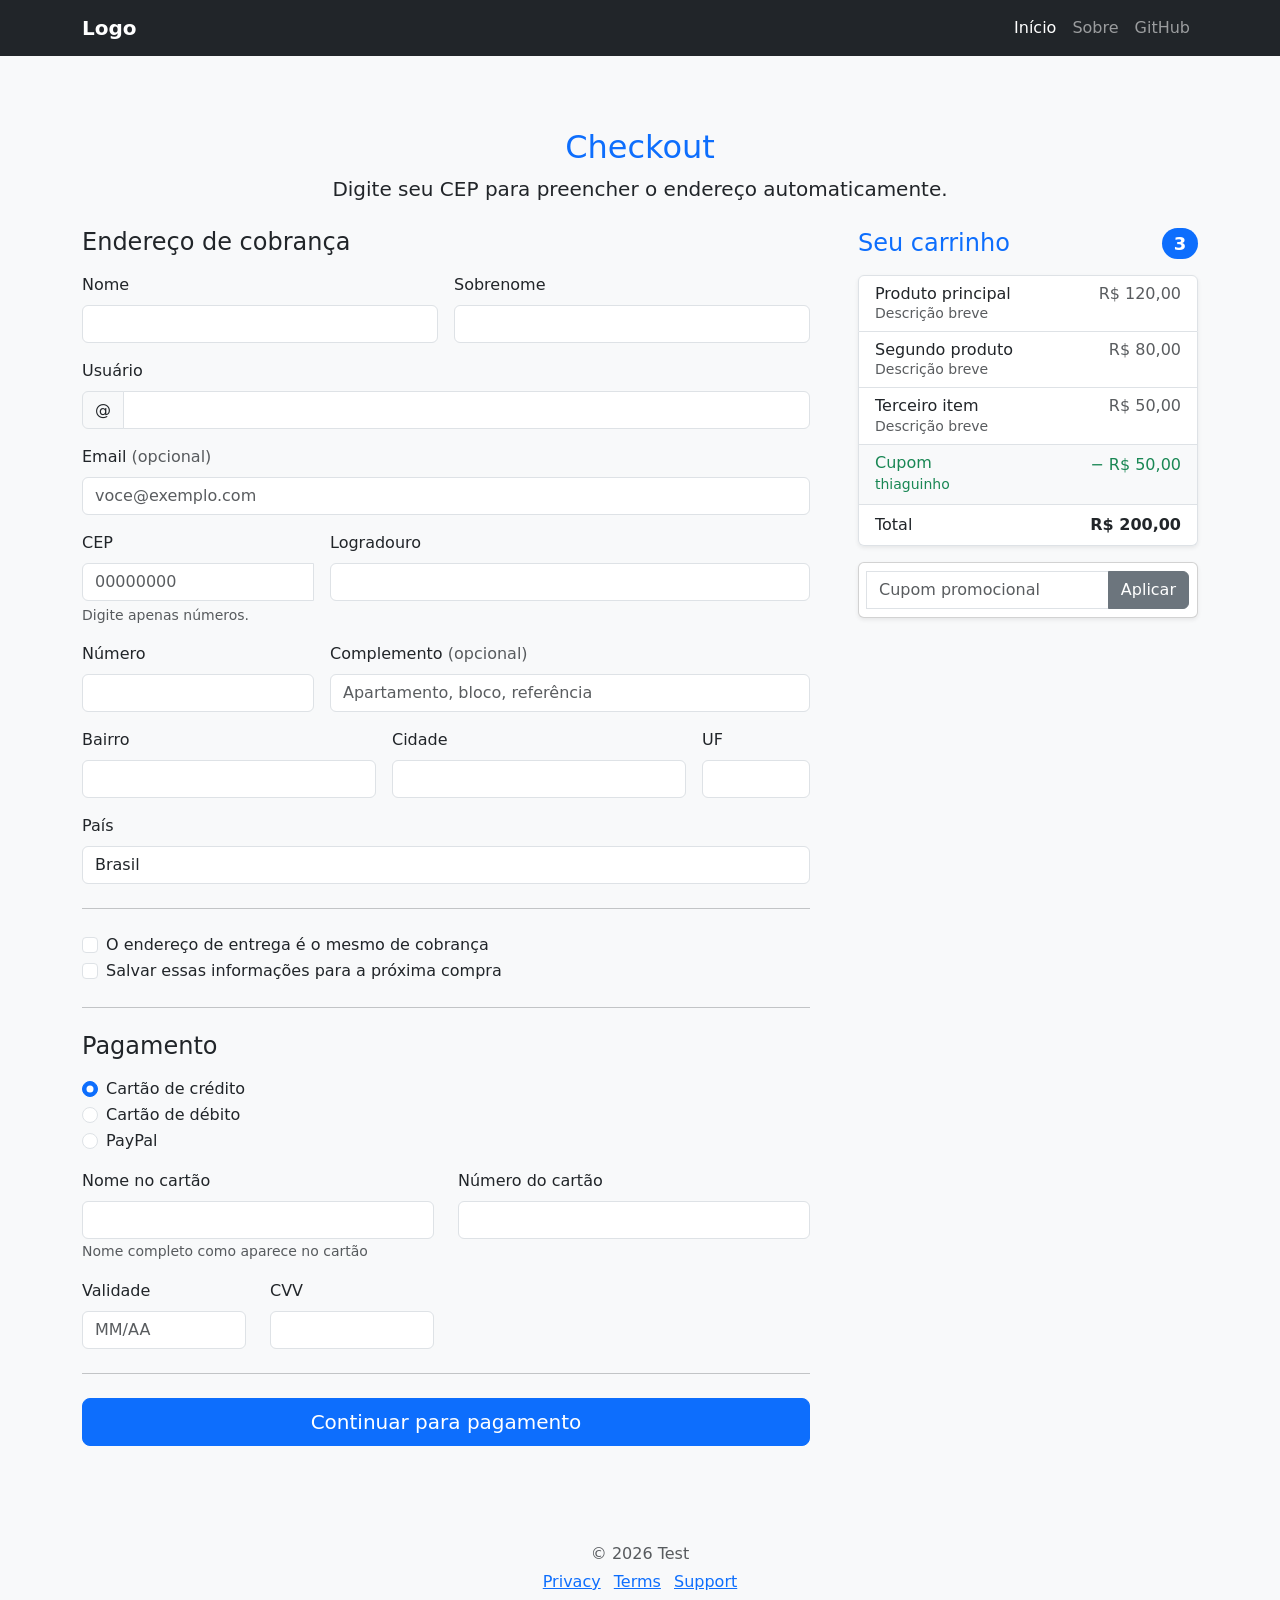
==== index.html @ 06173cf6 "0.0.1" ====
<!doctype html>
<html lang="pt-BR">
<head>
    <meta charset="utf-8">
    <meta name="viewport" content="width=device-width, initial-scale=1">
    <meta name="description" content="Página de checkout com preenchimento automático de endereço por CEP">
    <title>Checkout - Test</title>
    <link href="https://cdn.jsdelivr.net/npm/bootstrap@5.3.8/dist/css/bootstrap.min.css" rel="stylesheet" integrity="sha384-sRIl4kxILFvY47J16cr9ZwB07vP4J8+LH7qKQnuqkuIAvNWLzeN8tE5YBujZqJLB" crossorigin="anonymous">
    <link rel="stylesheet" href="assets/css/styles.css">
</head>
<body class="bg-body-tertiary">
    <header class="bg-dark">
        <nav class="navbar navbar-expand-lg navbar-dark bg-dark" aria-label="Navegação principal">
            <div class="container">
                <a class="navbar-brand fw-semibold" href="#">Logo</a>
                <button class="navbar-toggler" type="button" data-bs-toggle="collapse" data-bs-target="#navbarNav" aria-controls="navbarNav" aria-expanded="false" aria-label="Alternar navegação">
                    <span class="navbar-toggler-icon"></span>
                </button>
                <div class="collapse navbar-collapse" id="navbarNav">
                    <ul class="navbar-nav ms-auto">
                        <li class="nav-item">
                            <a class="nav-link active" aria-current="page" href="#">Início</a>
                        </li>
                        <li class="nav-item">
                            <a class="nav-link" href="#">Sobre</a>
                        </li>
                        <li class="nav-item">
                            <a class="nav-link" href="#">GitHub</a>
                        </li>
                    </ul>
                </div>
            </div>
        </nav>
    </header>

    <main class="container my-5">
        <div class="py-4 text-center">
            <h1 class="h2 text-primary">Checkout</h1>
            <p class="lead mb-0">Digite seu CEP para preencher o endereço automaticamente.</p>
        </div>

        <div class="row g-5">
            <aside class="col-md-5 col-lg-4 order-md-last">
                <h2 class="h4 d-flex justify-content-between align-items-center mb-3">
                    <span class="text-primary">Seu carrinho</span>
                    <span class="badge bg-primary rounded-pill">3</span>
                </h2>
                <ul class="list-group mb-3 shadow-sm">
                    <li class="list-group-item d-flex justify-content-between lh-sm">
                        <div>
                            <h3 class="h6 my-0">Produto principal</h3>
                            <small class="text-body-secondary">Descrição breve</small>
                        </div>
                        <span class="text-body-secondary">R$ 120,00</span>
                    </li>
                    <li class="list-group-item d-flex justify-content-between lh-sm">
                        <div>
                            <h3 class="h6 my-0">Segundo produto</h3>
                            <small class="text-body-secondary">Descrição breve</small>
                        </div>
                        <span class="text-body-secondary">R$ 80,00</span>
                    </li>
                    <li class="list-group-item d-flex justify-content-between lh-sm">
                        <div>
                            <h3 class="h6 my-0">Terceiro item</h3>
                            <small class="text-body-secondary">Descrição breve</small>
                        </div>
                        <span class="text-body-secondary">R$ 50,00</span>
                    </li>
                    <li class="list-group-item d-flex justify-content-between bg-body-tertiary">
                        <div class="text-success">
                            <h3 class="h6 my-0">Cupom</h3>
                            <small>thiaguinho</small>
                        </div>
                        <span class="text-success">− R$ 50,00</span>
                    </li>
                    <li class="list-group-item d-flex justify-content-between">
                        <span>Total</span>
                        <strong>R$ 200,00</strong>
                    </li>
                </ul>

                <form class="card p-2 shadow-sm">
                    <div class="input-group">
                        <label class="visually-hidden" for="promoCode">Cupom promocional</label>
                        <input type="text" class="form-control" id="promoCode" placeholder="Cupom promocional">
                        <button type="submit" class="btn btn-secondary">Aplicar</button>
                    </div>
                </form>
            </aside>

            <section class="col-md-7 col-lg-8">
                <h2 class="h4 mb-3">Endereço de cobrança</h2>
                <form id="checkoutForm" class="needs-validation" novalidate>
                    <div class="row g-3">
                        <div class="col-sm-6">
                            <label for="firstName" class="form-label">Nome</label>
                            <input type="text" class="form-control" id="firstName" autocomplete="given-name" required>
                            <div class="invalid-feedback">Informe seu nome.</div>
                        </div>

                        <div class="col-sm-6">
                            <label for="lastName" class="form-label">Sobrenome</label>
                            <input type="text" class="form-control" id="lastName" autocomplete="family-name" required>
                            <div class="invalid-feedback">Informe seu sobrenome.</div>
                        </div>

                        <div class="col-12">
                            <label for="username" class="form-label">Usuário</label>
                            <div class="input-group has-validation">
                                <span class="input-group-text">@</span>
                                <input type="text" class="form-control" id="username" autocomplete="username" required>
                                <div class="invalid-feedback">Informe seu usuário.</div>
                            </div>
                        </div>

                        <div class="col-12">
                            <label for="email" class="form-label">Email <span class="text-body-secondary">(opcional)</span></label>
                            <input type="email" class="form-control" id="email" placeholder="voce@exemplo.com" autocomplete="email">
                            <div class="invalid-feedback">Informe um email válido.</div>
                        </div>

                        <div class="col-md-4">
                            <label for="cep" class="form-label">CEP</label>
                            <div class="input-group has-validation">
                                <input type="text" class="form-control" id="cep" name="cep" placeholder="00000000" inputmode="numeric" autocomplete="postal-code" minlength="8" pattern="[0-9]{8}" required aria-describedby="cepHelp cepFeedback">
                                <span class="input-group-text d-none" id="cepSpinner">
                                    <span class="spinner-border spinner-border-sm text-primary" role="status" aria-label="Buscando endereço"></span>
                                </span>
                                <div id="cepFeedback" class="invalid-feedback" aria-live="polite">Informe um CEP com 8 dígitos.</div>
                            </div>
                            <div id="cepHelp" class="form-text">Digite apenas números.</div>
                        </div>

                        <div class="col-md-8">
                            <label for="logradouro" class="form-label">Logradouro</label>
                            <input type="text" class="form-control" id="logradouro" name="logradouro" autocomplete="address-line1" required>
                            <div class="invalid-feedback">Informe o logradouro.</div>
                        </div>

                        <div class="col-sm-4">
                            <label for="numero" class="form-label">Número</label>
                            <input type="text" class="form-control" id="numero" name="numero" autocomplete="address-line2" required>
                            <div class="invalid-feedback">Informe o número.</div>
                        </div>

                        <div class="col-sm-8">
                            <label for="complemento" class="form-label">Complemento <span class="text-body-secondary">(opcional)</span></label>
                            <input type="text" class="form-control" id="complemento" name="complemento" placeholder="Apartamento, bloco, referência">
                        </div>

                        <div class="col-md-5">
                            <label for="bairro" class="form-label">Bairro</label>
                            <input type="text" class="form-control" id="bairro" name="bairro" autocomplete="address-level3" required>
                            <div class="invalid-feedback">Informe o bairro.</div>
                        </div>

                        <div class="col-md-5">
                            <label for="cidade" class="form-label">Cidade</label>
                            <input type="text" class="form-control" id="cidade" name="cidade" autocomplete="address-level2" required>
                            <div class="invalid-feedback">Informe a cidade.</div>
                        </div>

                        <div class="col-md-2">
                            <label for="estado" class="form-label">UF</label>
                            <input type="text" class="form-control text-uppercase" id="estado" name="estado" autocomplete="address-level1" maxlength="2" pattern="[A-Z]{2}" required>
                            <div class="invalid-feedback">Informe a UF.</div>
                        </div>

                        <div class="col-12">
                            <label for="pais" class="form-label">País</label>
                            <input type="text" class="form-control" id="pais" name="pais" value="Brasil" readonly required>
                        </div>
                    </div>

                    <hr class="my-4">

                    <div class="form-check">
                        <input type="checkbox" class="form-check-input" id="sameAddress">
                        <label class="form-check-label" for="sameAddress">O endereço de entrega é o mesmo de cobrança</label>
                    </div>
                    <div class="form-check">
                        <input type="checkbox" class="form-check-input" id="saveInfo">
                        <label class="form-check-label" for="saveInfo">Salvar essas informações para a próxima compra</label>
                    </div>

                    <hr class="my-4">

                    <h2 class="h4 mb-3">Pagamento</h2>

                    <div class="my-3">
                        <div class="form-check">
                            <input id="credit" name="paymentMethod" type="radio" class="form-check-input" checked required>
                            <label class="form-check-label" for="credit">Cartão de crédito</label>
                        </div>
                        <div class="form-check">
                            <input id="debit" name="paymentMethod" type="radio" class="form-check-input" required>
                            <label class="form-check-label" for="debit">Cartão de débito</label>
                        </div>
                        <div class="form-check">
                            <input id="paypal" name="paymentMethod" type="radio" class="form-check-input" required>
                            <label class="form-check-label" for="paypal">PayPal</label>
                        </div>
                    </div>

                    <div class="row gy-3">
                        <div class="col-md-6">
                            <label for="ccName" class="form-label">Nome no cartão</label>
                            <input type="text" class="form-control" id="ccName" autocomplete="cc-name" required>
                            <small class="text-body-secondary">Nome completo como aparece no cartão</small>
                            <div class="invalid-feedback">Informe o nome do cartão.</div>
                        </div>

                        <div class="col-md-6">
                            <label for="ccNumber" class="form-label">Número do cartão</label>
                            <input type="text" class="form-control" id="ccNumber" inputmode="numeric" autocomplete="cc-number" required>
                            <div class="invalid-feedback">Informe o número do cartão.</div>
                        </div>

                        <div class="col-md-3">
                            <label for="ccExpiration" class="form-label">Validade</label>
                            <input type="text" class="form-control" id="ccExpiration" placeholder="MM/AA" autocomplete="cc-exp" required>
                            <div class="invalid-feedback">Informe a validade.</div>
                        </div>

                        <div class="col-md-3">
                            <label for="ccCvv" class="form-label">CVV</label>
                            <input type="text" class="form-control" id="ccCvv" inputmode="numeric" autocomplete="cc-csc" required>
                            <div class="invalid-feedback">Informe o código de segurança.</div>
                        </div>
                    </div>

                    <hr class="my-4">

                    <button id="checkoutButton" class="w-100 btn btn-primary btn-lg" type="submit">Continuar para pagamento</button>
                </form>
            </section>
        </div>
    </main>

    <footer class="my-5 pt-5 text-body-secondary text-center text-small">
        <p class="mb-1">© 2026 Test</p>
        <ul class="list-inline">
            <li class="list-inline-item"><a href="#">Privacy</a></li>
            <li class="list-inline-item"><a href="#">Terms</a></li>
            <li class="list-inline-item"><a href="#">Support</a></li>
        </ul>
    </footer>

    <script src="https://cdn.jsdelivr.net/npm/bootstrap@5.3.8/dist/js/bootstrap.bundle.min.js" integrity="sha384-FKyoEForCGlyvwx9Hj09JcYn3nv7wiPVlz7YYwJrWVcXK/BmnVDxM+D2scQbITxI" crossorigin="anonymous"></script>
    <script>
        (() => {
            'use strict';

            const checkoutForm = document.querySelector('#checkoutForm');
            const checkoutButton = document.querySelector('#checkoutButton');
            const cepInput = document.querySelector('#cep');
            const cepFeedback = document.querySelector('#cepFeedback');
            const cepSpinner = document.querySelector('#cepSpinner');
            const logradouroInput = document.querySelector('#logradouro');
            const bairroInput = document.querySelector('#bairro');
            const cidadeInput = document.querySelector('#cidade');
            const estadoInput = document.querySelector('#estado');
            const numeroInput = document.querySelector('#numero');
            const complementoInput = document.querySelector('#complemento');
            const apiAddressInputs = [logradouroInput, bairroInput, cidadeInput, estadoInput];
            const allAddressInputs = [...apiAddressInputs, numeroInput, complementoInput];

            let activeController = null;
            let pendingCep = '';
            let lastSuccessfulCep = '';

            const normalizeCep = (value) => value.replace(/\D/g, '').slice(0, 8);

            const setCityStateReadonly = (isReadonly) => {
                cidadeInput.readOnly = isReadonly;
                estadoInput.readOnly = isReadonly;
            };

            const clearAddressFields = ({ includeManualFields = true } = {}) => {
                const inputsToClear = includeManualFields ? allAddressInputs : apiAddressInputs;

                inputsToClear.forEach((input) => {
                    input.value = '';
                    input.classList.remove('is-valid', 'is-invalid');
                });

                setCityStateReadonly(false);
            };

            const clearCepFeedback = () => {
                cepInput.setCustomValidity('');
                cepInput.classList.remove('is-invalid', 'is-valid');
                cepFeedback.textContent = 'Informe um CEP com 8 dígitos.';
            };

            const showCepError = (message) => {
                cepInput.setCustomValidity(message);
                cepInput.classList.remove('is-valid');
                cepInput.classList.add('is-invalid');
                cepFeedback.textContent = message;
            };

            const setLoadingState = (isLoading) => {
                cepSpinner.classList.toggle('d-none', !isLoading);
                cepInput.setAttribute('aria-busy', String(isLoading));
                checkoutButton.disabled = isLoading;
            };

            const fillAddressFields = (address) => {
                logradouroInput.value = address.street || '';
                bairroInput.value = address.neighborhood || '';
                cidadeInput.value = address.city || '';
                estadoInput.value = address.state || '';
                setCityStateReadonly(Boolean(address.city && address.state));
            };

            const abortActiveRequest = () => {
                if (activeController) {
                    activeController.abort();
                    activeController = null;
                    pendingCep = '';
                    setLoadingState(false);
                }
            };

            const searchCep = async (cep) => {
                if (cep.length !== 8) {
                    clearAddressFields();
                    showCepError('Formato de CEP inválido. Use 8 dígitos.');
                    return;
                }

                if (cep === pendingCep || (cep === lastSuccessfulCep && cepInput.classList.contains('is-valid'))) {
                    return;
                }

                abortActiveRequest();
                clearCepFeedback();

                const controller = new AbortController();
                activeController = controller;
                pendingCep = cep;
                setLoadingState(true);

                try {
                    const response = await fetch(`https://brasilapi.com.br/api/cep/v2/${cep}`, {
                        signal: controller.signal,
                    });

                    if (!response.ok) {
                        if (response.status === 400) {
                            throw new Error('Formato de CEP inválido.');
                        }

                        if (response.status === 404) {
                            throw new Error('CEP não encontrado.');
                        }

                        throw new Error('Não foi possível buscar o CEP agora.');
                    }

                    const address = await response.json();

                    if (cep !== lastSuccessfulCep) {
                        numeroInput.value = '';
                        complementoInput.value = '';
                    }

                    fillAddressFields(address);
                    cepInput.value = normalizeCep(address.cep || cep);
                    cepInput.setCustomValidity('');
                    cepInput.classList.remove('is-invalid');
                    cepInput.classList.add('is-valid');
                    cepFeedback.textContent = 'Endereço encontrado.';
                    lastSuccessfulCep = cep;
                    numeroInput.focus();
                } catch (error) {
                    if (error.name === 'AbortError') {
                        return;
                    }

                    lastSuccessfulCep = '';
                    clearAddressFields();
                    showCepError(error.message || 'CEP não encontrado.');
                } finally {
                    if (activeController === controller) {
                        activeController = null;
                        pendingCep = '';
                        setLoadingState(false);
                    }
                }
            };

            cepInput.addEventListener('input', () => {
                const normalizedCep = normalizeCep(cepInput.value);
                cepInput.value = normalizedCep;

                if (normalizedCep !== lastSuccessfulCep) {
                    clearCepFeedback();
                    clearAddressFields({ includeManualFields: false });
                }

                if (normalizedCep.length < 8) {
                    abortActiveRequest();
                    return;
                }

                searchCep(normalizedCep);
            });

            cepInput.addEventListener('blur', () => {
                const normalizedCep = normalizeCep(cepInput.value);
                cepInput.value = normalizedCep;

                if (!normalizedCep) {
                    abortActiveRequest();
                    clearCepFeedback();
                    clearAddressFields();
                    return;
                }

                searchCep(normalizedCep);
            });

            estadoInput.addEventListener('input', () => {
                estadoInput.value = estadoInput.value.toUpperCase().replace(/[^A-Z]/g, '').slice(0, 2);
            });

            checkoutForm.addEventListener('submit', (event) => {
                if (!checkoutForm.checkValidity()) {
                    event.preventDefault();
                    event.stopPropagation();
                }

                checkoutForm.classList.add('was-validated');
            });
        })();
    </script>
</body>
</html>
---- assets/css/styles.css ----
.selector-for-some-widget {
  box-sizing: content-box;
}

.a {
    text-decoration: none;
}
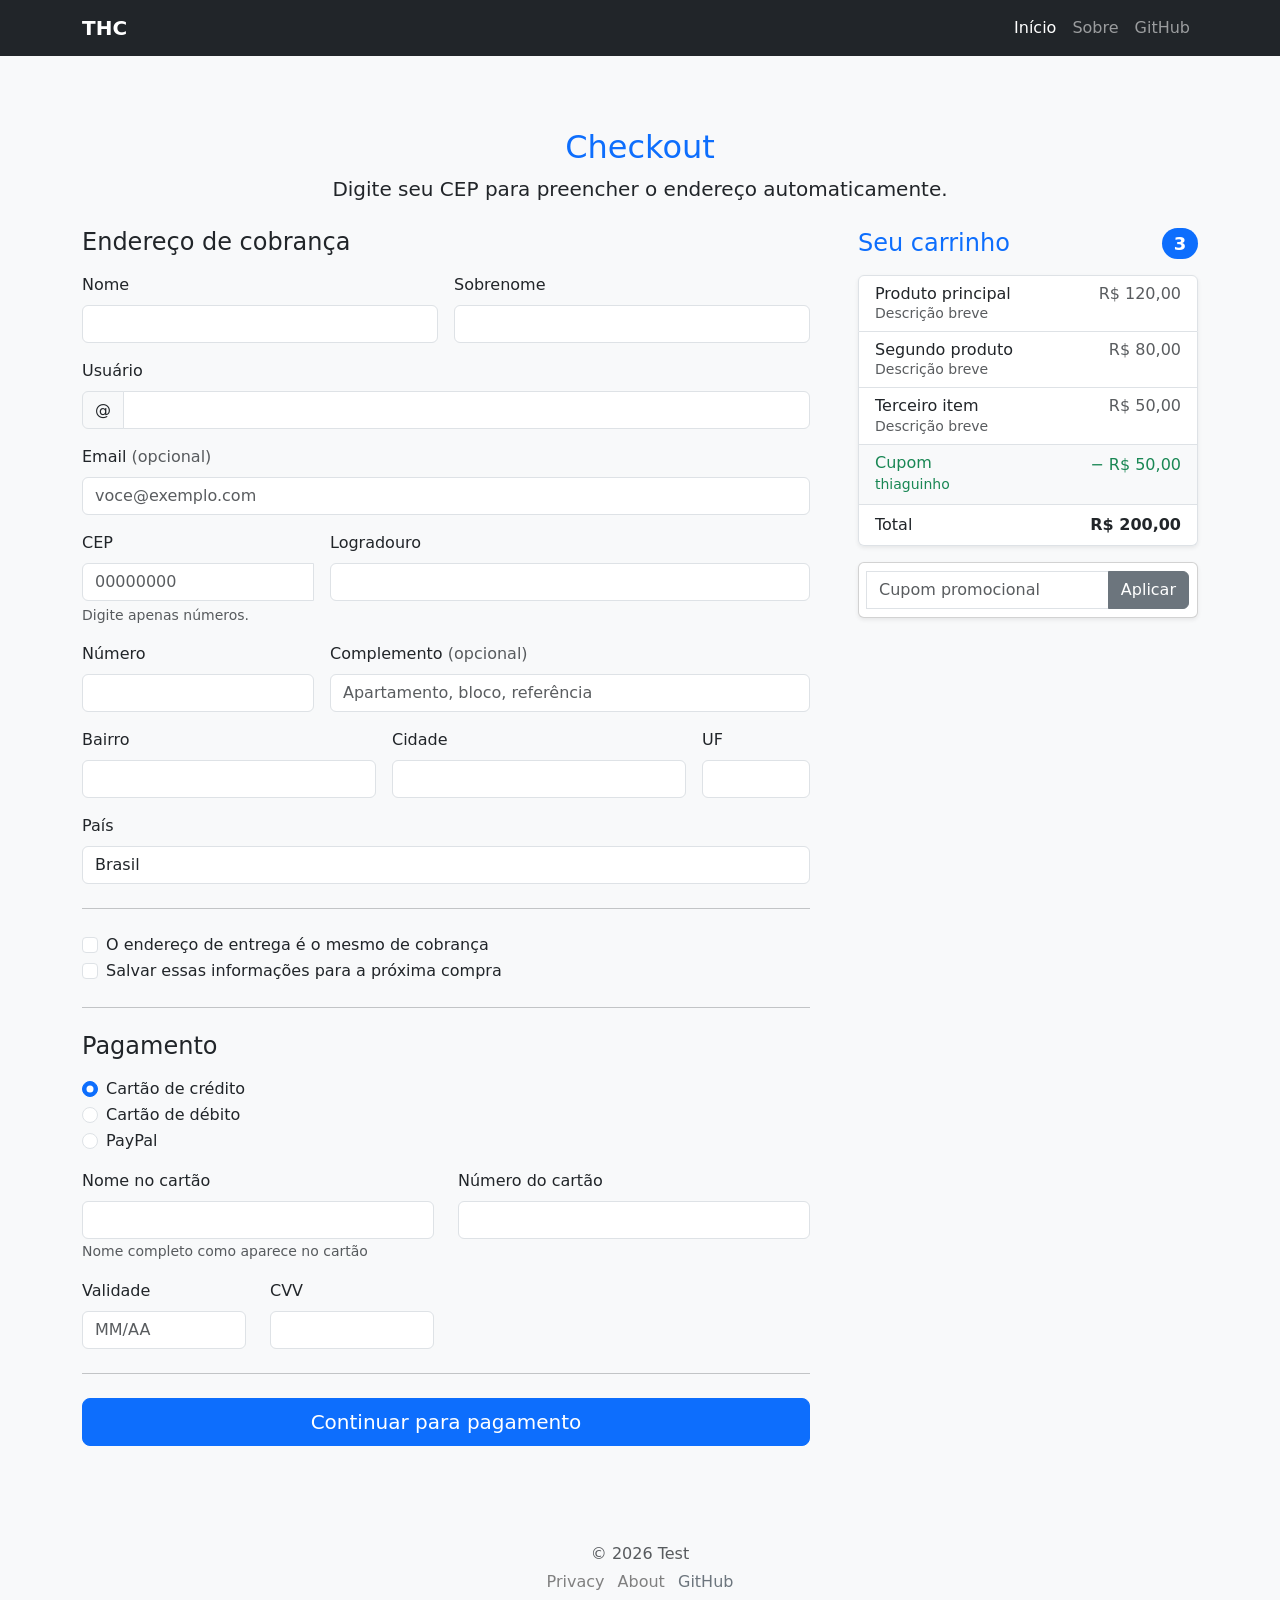
==== commit bb3361d5: "0.0.2" ====
--- a/index.html
+++ b/index.html
@@ -12,20 +12,20 @@
     <header class="bg-dark">
         <nav class="navbar navbar-expand-lg navbar-dark bg-dark" aria-label="Navegação principal">
             <div class="container">
-                <a class="navbar-brand fw-semibold" href="#">Logo</a>
+                <a class="navbar-brand fw-semibold" href="/index.html">THC</a>
                 <button class="navbar-toggler" type="button" data-bs-toggle="collapse" data-bs-target="#navbarNav" aria-controls="navbarNav" aria-expanded="false" aria-label="Alternar navegação">
                     <span class="navbar-toggler-icon"></span>
                 </button>
                 <div class="collapse navbar-collapse" id="navbarNav">
                     <ul class="navbar-nav ms-auto">
                         <li class="nav-item">
-                            <a class="nav-link active" aria-current="page" href="#">Início</a>
+                            <a class="nav-link active" aria-current="page" href="/index.html">Início</a>
                         </li>
                         <li class="nav-item">
-                            <a class="nav-link" href="#">Sobre</a>
+                            <a class="nav-link" href="/about.html">Sobre</a>
                         </li>
                         <li class="nav-item">
-                            <a class="nav-link" href="#">GitHub</a>
+                            <a class="nav-link" href="https://github.com/cost-12/checkout-bootstrap">GitHub</a>
                         </li>
                     </ul>
                 </div>
@@ -241,9 +241,9 @@
     <footer class="my-5 pt-5 text-body-secondary text-center text-small">
         <p class="mb-1">© 2026 Test</p>
         <ul class="list-inline">
-            <li class="list-inline-item"><a href="#">Privacy</a></li>
-            <li class="list-inline-item"><a href="#">Terms</a></li>
-            <li class="list-inline-item"><a href="#">Support</a></li>
+            <li class="list-inline-item"><a href="/privacy.html">Privacy</a></li>
+            <li class="list-inline-item"><a href="/about.html">About</a></li>
+            <li class="list-inline-item"><a href="https://github.com/cost-12/checkout-bootstrap" class="link-secondary">GitHub</a></li>
         </ul>
     </footer>
 
--- a/assets/css/styles.css
+++ b/assets/css/styles.css
@@ -3,6 +3,7 @@
   box-sizing: content-box;
 }
 
-.a {
+a {
     text-decoration: none;
+    color: gray;
 }
